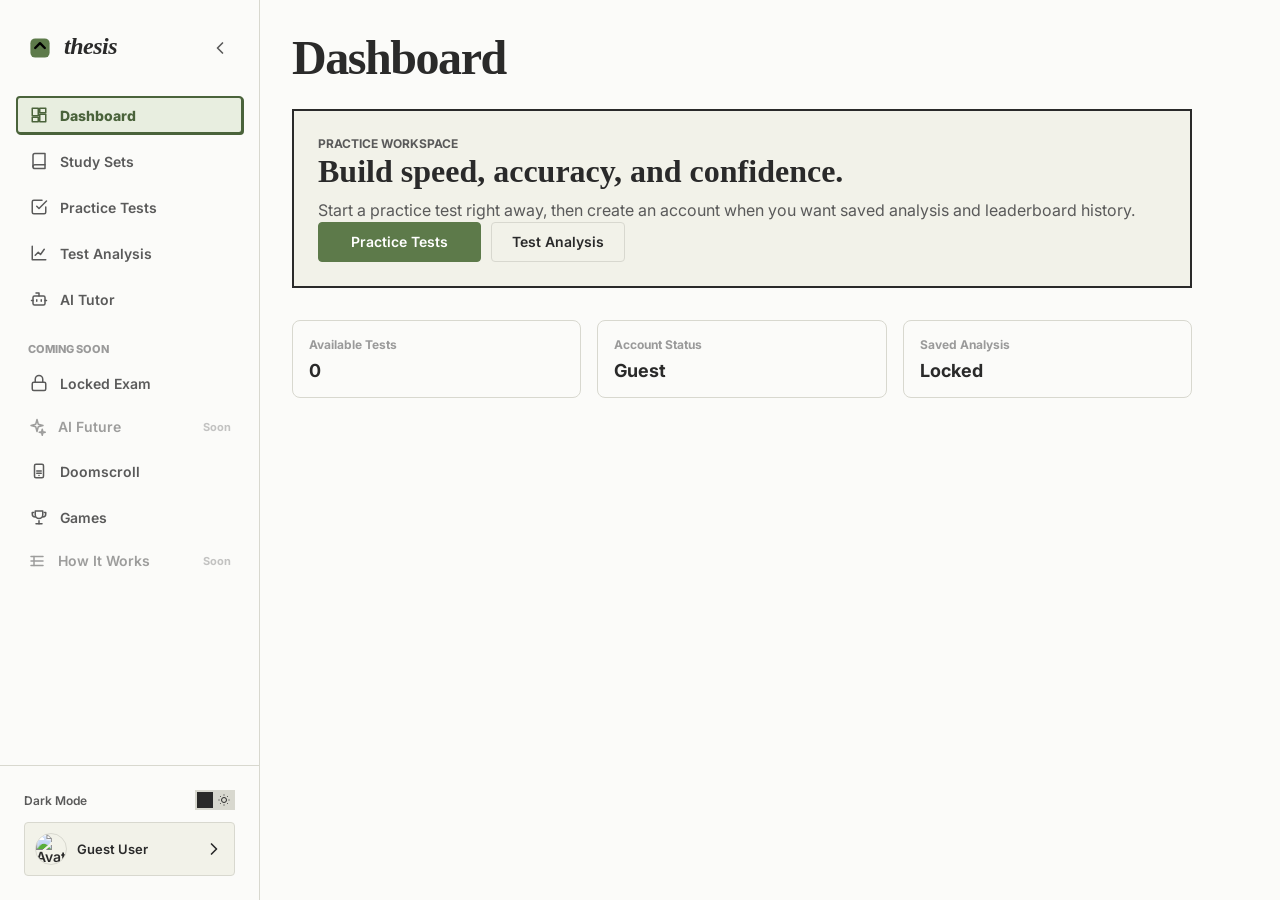
==== dashboard/index.html @ 00eab582 "full rework" ====
<!doctype html>
<html lang="en">
  <head>
    <meta charset="UTF-8" />
    <meta name="viewport" content="width=device-width, initial-scale=1" />
    <title>Dashboard - thesis</title>
    <link rel="icon" type="image/svg+xml" href="../favicon.svg">
    <link rel="preconnect" href="https://fonts.googleapis.com" />
    <link rel="preconnect" href="https://fonts.gstatic.com" crossorigin />
    <link
      href="https://fonts.googleapis.com/css2?family=Inter:wght@300;400;600;700;800&family=Space+Grotesk:wght@500;600;700&display=swap"
      rel="stylesheet"
    />
    <link rel="stylesheet" href="../style.css" />
    <!-- KaTeX for Math Rendering -->
    <link rel="stylesheet" href="https://cdn.jsdelivr.net/npm/katex@0.16.9/dist/katex.min.css">
    <script defer src="https://cdn.jsdelivr.net/npm/katex@0.16.9/dist/katex.min.js"></script>
    <script defer src="https://cdn.jsdelivr.net/npm/katex@0.16.9/dist/contrib/auto-render.min.js"></script>
  </head>
  <body>
    <aside class="sidebar" id="sidebar">
      <div class="sidebar-header">
        <div class="logo"><svg width="32" height="32" viewBox="0 0 40 40" fill="none" xmlns="http://www.w3.org/2000/svg" style="vertical-align: middle; margin-right: 8px;"><rect x="8" y="8" width="24" height="24" rx="6" fill="var(--accent-primary)"/><path d="M14 20L20 14L26 20" stroke="#000" stroke-width="3" stroke-linecap="round" stroke-linejoin="round"/></svg>thesis</div>
        <button
          id="sidebarCollapse"
          class="collapse-btn"
          aria-label="Collapse sidebar"
          title="Collapse sidebar"
        >
          <svg
            width="20"
            height="20"
            viewBox="0 0 24 24"
            fill="none"
            stroke="currentColor"
            stroke-width="2"
            stroke-linecap="round"
            stroke-linejoin="round"
          >
            <path d="M15 18l-6-6 6-6" />
          </svg>
        </button>
        <button
          id="sidebarExpand"
          class="sidebar-expand-handle"
          aria-label="Open sidebar"
          title="Open sidebar"
        >
          <svg
            width="18"
            height="18"
            viewBox="0 0 24 24"
            fill="none"
            stroke="currentColor"
            stroke-width="2.2"
            stroke-linecap="round"
            stroke-linejoin="round"
          >
            <path d="M9 18l6-6-6-6" />
          </svg>
        </button>
      </div>
      <nav class="sidebar-nav">
        <a href="#" class="nav-item active" data-view="dashboard-view">
          <svg class="nav-icon" viewBox="0 0 24 24" aria-hidden="true">
            <path d="M3 13h8V3H3v10z" />
            <path d="M13 21h8V11h-8v10z" />
            <path d="M13 3v6h8V3h-8z" />
            <path d="M3 21h8v-6H3v6z" />
          </svg>
          <span>Dashboard</span>
        </a>
        <a href="#" class="nav-item" data-view="study-view">
          <svg class="nav-icon" viewBox="0 0 24 24" aria-hidden="true">
            <path d="M4 19.5A2.5 2.5 0 0 1 6.5 17H20" />
            <path
              d="M6.5 2H20v20H6.5A2.5 2.5 0 0 1 4 19.5v-15A2.5 2.5 0 0 1 6.5 2z"
            />
          </svg>
          <span>Study Sets</span>
        </a>
        <a href="#" class="nav-item" data-view="practice-view">
          <svg class="nav-icon" viewBox="0 0 24 24" aria-hidden="true">
            <path d="M9 11l3 3L22 4" />
            <path
              d="M21 12v7a2 2 0 0 1-2 2H5a2 2 0 0 1-2-2V5a2 2 0 0 1 2-2h11"
            />
          </svg>
          <span>Practice Tests</span>
        </a>
        <a href="#" class="nav-item" data-view="analysis-view">
          <svg class="nav-icon" viewBox="0 0 24 24" aria-hidden="true">
            <path d="M3 3v18h18" />
            <path d="M7 15l4-4 3 3 5-7" />
          </svg>
          <span>Test Analysis</span>
        </a>
         <a href="#" class="nav-item" data-view="ai-view">
           <svg class="nav-icon" viewBox="0 0 24 24" fill="none" stroke="currentColor" stroke-width="2" stroke-linecap="round" stroke-linejoin="round" aria-hidden="true">
             <path d="M12 8V4H8" />
             <rect width="16" height="12" x="4" y="8" rx="2" />
             <path d="M2 14h2" />
             <path d="M20 14h2" />
             <path d="M15 13v2" />
             <path d="M9 13v2" />
           </svg>
           <span>AI Tutor</span>
         </a>
        <div class="nav-section-label">Coming Soon</div>
          <a href="#" class="nav-item" data-view="exam-view">
            <svg class="nav-icon" viewBox="0 0 24 24" aria-hidden="true">
              <rect x="3" y="11" width="18" height="11" rx="2" />
              <path d="M7 11V7a5 5 0 0 1 10 0v4" />
            </svg>
            <span>Locked Exam</span>
          </a>
          <button

          type="button"
          class="nav-item nav-disabled"
          disabled
          title="Coming soon"
        >
          <svg class="nav-icon" viewBox="0 0 24 24" aria-hidden="true">
            <path
              d="M12 2l1.7 6.3L20 10l-6.3 1.7L12 18l-1.7-6.3L4 10l6.3-1.7L12 2z"
            />
            <path
              d="M19 15l.8 3.2L23 19l-3.2.8L19 23l-.8-3.2L15 19l3.2-.8L19 15z"
            />
          </svg>
          <span>AI Future</span>
          <small>Soon</small>
        </button>
          <a href="#" class="nav-item" data-view="doomscroll-view">
            <svg class="nav-icon" viewBox="0 0 24 24" aria-hidden="true">
              <rect x="6" y="3" width="12" height="18" rx="2" />
              <path d="M12 18h.01" />
              <path d="M9 12h6" />
              <path d="M9 15h6" />
            </svg>
            <span>Doomscroll</span>
          </a>
          <a href="#" class="nav-item" data-view="games-view">
            <svg class="nav-icon" viewBox="0 0 24 24" aria-hidden="true">
              <path d="M8 21h8" />
              <path d="M12 17v4" />
              <path d="M7 4h10v5a5 5 0 0 1-10 0V4z" />
              <path d="M5 6H3v2a4 4 0 0 0 4 4" />
              <path d="M19 6h2v2a4 4 0 0 1-4 4" />
            </svg>
            <span>Games</span>
          </a>
        <button
          type="button"
          class="nav-item nav-disabled"
          disabled
          title="Coming soon"
        >
          <svg class="nav-icon" viewBox="0 0 24 24" aria-hidden="true">
            <path d="M4 6h16" />
            <path d="M4 12h16" />
            <path d="M4 18h16" />
            <path d="M8 6v12" />
          </svg>
          <span>How It Works</span>
          <small>Soon</small>
        </button>
      </nav>
      <div class="sidebar-footer">
        <div
          class="theme-toggle-container"
          style="
            display: flex;
            align-items: center;
            justify-content: space-between;
            margin-bottom: 12px;
            gap: 8px;
          "
        >
          <span
            style="
              font-size: 12px;
              font-weight: 600;
              color: var(--text-secondary);
            "
            >Dark Mode</span
          >
           <div style="display: flex; align-items: center; justify-content: flex-end; width: 40px;">
           <input type="checkbox" id="settingsDarkToggle" style="display: none" />
           <label class="theme-toggle" for="settingsDarkToggle">
             <span class="toggle-slider">
               <svg class="toggle-icon sun" viewBox="0 0 24 24" fill="none" stroke="currentColor" stroke-width="2">
                 <circle cx="12" cy="12" r="5"></circle>
                 <line x1="12" y1="1" x2="12" y2="3"></line>
                 <line x1="12" y1="21" x2="12" y2="23"></line>
                 <line x1="4.22" y1="4.22" x2="5.64" y2="5.64"></line>
                 <line x1="18.36" y1="18.36" x2="19.78" y2="19.78"></line>
                 <line x1="1" y1="12" x2="3" y2="12"></line>
                 <line x1="21" y1="12" x2="23" y2="12"></line>
                 <line x1="4.22" y1="19.78" x2="5.64" y2="18.36"></line>
                 <line x1="18.36" y1="5.64" x2="19.78" y2="4.22"></line>
               </svg>
               <svg class="toggle-icon moon" viewBox="0 0 24 24" fill="none" stroke="currentColor" stroke-width="2">
                 <path d="M21 12.79A9 9 0 1 1 11.21 3 7 7 0 0 0 21 12.79z"></path>
               </svg>
             </span>
           </label>
           </div>
        </div>
        <button id="accountBtn" class="account-btn">
          <div class="account-info">
            <img
              id="userAvatar"
              src="https://www.gravatar.com/avatar/?d=mp&s=32"
              alt="Avatar"
              class="mini-avatar"
            />
            <span id="accountName">Guest User</span>
          </div>
          <svg
            width="20"
            height="20"
            viewBox="0 0 24 24"
            fill="none"
            stroke="currentColor"
            stroke-width="2"
            stroke-linecap="round"
            stroke-linejoin="round"
          >
            <path d="M9 18l6-6-6-6" />
          </svg>
        </button>
      </div>
    </aside>

    <main class="main-content">
      <section id="dashboard-view" class="view">
        <h1>Dashboard</h1>
        <div class="dashboard-hero">
          <div>
            <p class="eyebrow">Practice workspace</p>
            <h2>Build speed, accuracy, and confidence.</h2>
            <p>
              Start a practice test right away, then create an account when you
              want saved analysis and leaderboard history.
            </p>
          </div>
          <div class="quick-actions">
            <button id="quickPracticeBtn" class="btn-primary">
              Practice Tests
            </button>
            <button id="quickAnalysisBtn" class="btn-secondary">
              Test Analysis
            </button>
          </div>
        </div>
        <div class="stats-grid">
          <div class="stat-box">
            <span class="stat-label">Available Tests</span>
            <span id="stat-tests" class="stat-value">0</span>
          </div>
          <div class="stat-box">
            <span class="stat-label">Account Status</span>
            <span id="stat-account" class="stat-value">Guest</span>
          </div>
          <div class="stat-box">
            <span class="stat-label">Saved Analysis</span>
            <span id="stat-analysis" class="stat-value">Locked</span>
          </div>
        </div>
      </section>

      <section id="practice-view" class="view" style="display: none">
        <h1>Practice Tests</h1>
        <div class="test-controls">
          <div id="testDropdown" class="custom-dropdown">
            <div id="dropdownHeader" class="dropdown-header">Select test</div>
            <div id="dropdownMenu" class="dropdown-menu"></div>
          </div>
          <button id="startBtn">Start Test</button>
        </div>
        <button id="endBtn" style="display: none">End Test Now</button>
        <div id="flashcard-container"></div>
        <div id="chart-container" style="display: none">
          <canvas id="topicChart"></canvas>
          <div id="topicLegend" class="chart-legend" aria-hidden="false"></div>
        </div>
      </section>

      <section id="analysis-view" class="view" style="display: none">
        <h1>Test Analysis</h1>
        <div id="analysisGate" class="notice-box" style="display: none">
          <div>
            <strong>Create an account to view analysis.</strong>
            <p>Your test history and score trends are saved to your account.</p>
          </div>
          <button id="analysisAccountBtn" class="btn-primary">
            Create Account
          </button>
        </div>
         <div id="analysisContent">
            <div class="dashboard-header">
              <p>Track your mastery across different domains.</p>
              <div id="analysisTestDropdown" class="custom-dropdown" style="max-width: 300px; margin-bottom: var(--spacing-3);">
                <div id="analysisDropdownHeader" class="dropdown-header">Select Test</div>
                <div id="analysisDropdownMenu" class="dropdown-menu"></div>
              </div>
            </div>

           <div id="analysisObservation" class="stat-card" style="padding:15px; background:var(--accent-soft); border-radius:0; border:1px solid var(--border-color); margin-bottom:20px; font-weight:600; color:var(--text-primary); display:none;">
           </div>
           <div id="dashboard-stats" class="stats-grid">
             <div class="stat-box">
               <span class="stat-label">Accuracy</span>
               <span id="stat-accuracy" class="stat-value">0%</span>
             </div>
             <div class="stat-box">
               <span class="stat-label">Avg. Response Time</span>
               <span id="stat-time" class="stat-value">0s</span>
             </div>
             <div class="stat-box">
               <span class="stat-label">Questions Mastered</span>
               <span id="stat-mastered" class="stat-value">0</span>
             </div>
           </div>
           <div id="comparison-metrics" class="stats-grid" style="margin-bottom: var(--spacing-3);">
             <div class="stat-box">
               <span class="stat-label">Your Avg Score</span>
               <span id="stat-user-avg" class="stat-value">0</span>
             </div>
             <div class="stat-box">
               <span class="stat-label">Global Avg Score</span>
               <span id="stat-global-avg" class="stat-value">0</span>
             </div>
             <div class="stat-box">
               <span class="stat-label">Your Best Score</span>
               <span id="stat-user-best" class="stat-value">0</span>
             </div>
           </div>
           <div style="display:grid; grid-template-columns: 1fr 1fr; gap:24px; margin-bottom:var(--spacing-3);">
             <div>
               <h4>Category Performance</h4>
               <div id="category-performance-list" style="margin-top:10px;"></div>
               <h4 style="margin-top:24px;">Attempt History</h4>
               <div id="attempt-history-panel" style="margin-top:10px; background:var(--surface-2); border:1px solid var(--border-color); border-radius:0; overflow:hidden;">
               </div>
             </div>
             <div>
               <h4>Score History</h4>
               <div class="dashboard-chart-container" style="height: 300px;">
                 <canvas id="dashboardTopicChart"></canvas>
               </div>
             </div>
           </div>
         </div>
      </section>

      <section id="account-view" class="view" style="display: none">
        <h1>Account</h1>
        <div class="account-page">
          <div
            id="userAccountFields"
            style="
              display: none;
              flex-direction: column;
              gap: 16px;
              margin-bottom: 20px;
            "
          >
            <div>
              <label
                style="
                  font-size: 12px;
                  color: var(--text-muted);
                  display: block;
                  margin-bottom: 4px;
                "
                >Username</label
              >
              <div style="display: flex; gap: 8px">
                <input
                  id="updateUsername"
                  type="text"
                  class="report-input"
                  placeholder="New username"
                  style="flex: 1"
                />
                <button id="saveUsernameBtn">Save</button>
              </div>
            </div>
            <div>
              <label
                style="
                  font-size: 12px;
                  color: var(--text-muted);
                  display: block;
                  margin-bottom: 4px;
                "
                >Profile Picture</label
              >
              <div style="display: flex; gap: 8px; align-items: center">
                <input
                  id="avatarUpload"
                  type="file"
                  accept="image/*"
                  style="display: none"
                />
                <button id="uploadAvatarBtn">Upload</button>
                <span
                  id="avatarStatus"
                  style="font-size: 11px; color: var(--text-muted)"
                ></span>
              </div>
            </div>
          </div>

            <form id="authForm" style="display: flex; flex-direction: column; gap: 12px" onsubmit="event.preventDefault();">
              <input
                id="username"
                type="text"
                placeholder="Username"
                class="report-input"
                autocomplete="username"
              />
              <input
                id="password"
                type="password"
                placeholder="Password"
                class="report-input"
                autocomplete="current-password"
              />
              <div style="display: flex; gap: 8px; margin-top: 8px">
                <button id="signupBtn" type="submit">Sign Up</button>
                <button id="loginBtn" type="submit">Log In</button>
              </div>
            </form>
 
 
           <button
             id="logoutBtn"
             style="display: none; width: 100%; margin-top: 16px"
           >
             Log Out
           </button>
           <button id="deleteAccountBtn" style="display: none; width: 100%; margin-top: 12px; background: var(--color-wrong); color: white; border: none; padding: 10px; cursor: pointer; font-weight: 600;">
             Delete Account
           </button>
           <button id="viewProfileBtn" style="width: 100%; margin-top: 12px">
             View Public Profile
           </button>
          <div
            id="authStatus"
            style="
              margin-top: 12px;
              color: var(--text-muted);
              text-align: center;
              font-size: 12px;
            "
          ></div>

          <div class="legal-section">
            <div style="display: flex; gap: 12px; justify-content: center">
              <button id="openPrivacyBtn" class="btn-secondary">
                Privacy Policy
              </button>
              <button id="openTosBtn" class="btn-secondary">
                Terms of Service
              </button>
            </div>
          </div>
        </div>
       </section>
 
       <section id="profile-view" class="view" style="display: none">
         <div class="profile-container" style="max-width: 800px; margin: 0 auto; text-align: center; padding: var(--spacing-4);">
           <div class="profile-header">
             <img id="profileAvatar" src="" alt="Avatar" class="profile-avatar" style="width: 120px; height: 120px; border-radius: 50%; border: 4px solid var(--accent-primary); margin-bottom: 16px;">
             <h1 id="profileName" class="profile-name">Username</h1>
             <p id="profileUid" style="font-size: 12px; color: var(--text-muted); margin-bottom: 24px;">UID: ...</p>
           </div>
           <div class="profile-stats" style="display: grid; grid-template-columns: repeat(auto-fit, minmax(150px, 1fr)); gap: 20px; margin-bottom: 32px;">
             <div class="stat-box">
               <span class="stat-label">Total Points</span>
               <span id="profileTotalPoints" class="stat-value">0</span>
             </div>
             <div class="stat-box">
               <span class="stat-label">Tests Completed</span>
               <span id="profileTestsCount" class="stat-value">0</span>
             </div>
           </div>
           <button id="backToAccountBtn" class="btn-secondary">Back to Account</button>
         </div>
       </section>
 
       <section id="study-view" class="view" style="display: none">

        <h1>Study Sets</h1>
        <div id="study-sets-list" class="stats-grid" style="grid-template-columns: repeat(auto-fill, minmax(280px, 1fr));">
          <!-- Study sets will be injected here -->
        </div>
      </section>

      <section id="study-set-dashboard-view" class="view" style="display: none">
        <div class="dashboard-header">
          <div style="display: flex; align-items: center; gap: 16px;">
              <button id="backToStudySetsBtn" class="btn-secondary" style="padding: 5px 10px; font-size: 12px;">Back</button>
...
              <button id="backToDashboardBtn" class="btn-secondary" style="padding: 5px 10px; font-size: 12px;">Back</button>
...
              <button id="exam-prev-btn" class="btn-secondary" style="padding: 10px 20px;">Previous</button>
...
              <button id="exam-next-btn" class="btn-secondary" style="padding: 10px 20px;">Next</button>
...
              <button id="back-to-games" class="btn-secondary" style="align-self: flex-start;">Back to Hub</button>
...
              <span class="star" data-value="1">1</span>
              <span class="star" data-value="2">2</span>
              <span class="star" data-value="3">3</span>
              <span class="star" data-value="4">4</span>
              <span class="star" data-value="5">5</span>
        </div>
         <button id="submit-rating-btn" class="btn-primary" style="width: 100%;">Submit Rating</button>
       </div>
     </section>
     <section id="games-view" class="view" style="display: none">
       <h1>Game Center</h1>
       <div class="dashboard-hero">
         <div>
           <p class="eyebrow">Gamified Learning</p>
           <h2>Master your topics through play.</h2>
           <p>Earn XP, maintain streaks, and climb the ranks.</p>
         </div>
         <div class="global-game-stats" style="display: flex; gap: 20px; align-items: center;">
           <div class="stat-box">
             <span class="stat-label">Total XP</span>
             <span id="global-game-xp" class="stat-value">0</span>
           </div>
           <div class="stat-box">
             <span class="stat-label">Max Streak</span>
             <span id="global-game-streak" class="stat-value">0</span>
           </div>
         </div>
       </div>
       <div class="game-setup" style="display: flex; gap: 12px; margin-bottom: 24px; align-items: center;">
         <div id="game-topic-selector" class="custom-dropdown" style="max-width: 300px;">
           <div class="dropdown-header">Select Topic</div>
           <div class="dropdown-menu"></div>
         </div>
         <input id="game-custom-topic" type="text" placeholder="Enter custom topic..." style="display: none" class="report-input">
         <button id="set-game-topic-btn" class="btn-primary">Set Topic</button>
       </div>
       <div id="games-container" class="stats-grid" style="grid-template-columns: repeat(auto-fill, minmax(300px, 1fr));"></div>
       <div id="game-arena" style="display: none; flex-direction: column; align-items: center; gap: 24px; margin-top: 24px;">
         <div id="game-content" style="width: 100%; max-width: 600px;"></div>
       </div>
     </section>

     <section id="doomscroll-view" class="view" style="display: none">
       <div id="doomscroll-container" style="height: 100vh; width: 100%; position: relative; overflow: hidden; background: black;">
         <div class="scroll-demo"></div>
         <div id="topic-selector-overlay" style="position: absolute; top: 0; left: 0; width: 100%; height: 100%; background: rgba(0,0,0,0.9); display: flex; flex-direction: column; align-items: center; justify-content: center; z-index: 100; color: white; padding: 20px; text-align: center;">
           <h2 style="font-size: 32px; margin-bottom: 12px;">Doomscroll Study</h2>
           <p style="color: var(--text-secondary); margin-bottom: 24px; max-width: 400px;">Select a topic to begin. Answer a question to unlock the next video.</p>
           <div style="display: flex; flex-direction: column; gap: 16px; width: 100%; max-width: 300px;">
             <div id="doomscroll-topic-selector" class="custom-dropdown">
               <div class="dropdown-header">Select Topic</div>
               <div class="dropdown-menu"></div>
             </div>
             <input id="custom-topic-input" type="text" placeholder="Or enter custom topic..." class="report-input" style="width: 100%;">
             <button id="start-doomscroll-btn" class="btn-primary" style="width: 100%;">Enter the Feed</button>
           </div>
         </div>
         <div id="learning-gate-overlay" style="position: absolute; top: 0; left: 0; width: 100%; height: 100%; background: rgba(0,0,0,0.85); display: none; flex-direction: column; align-items: center; justify-content: center; z-index: 200; color: white; padding: 20px; text-align: center;">
           <div style="background: var(--surface-1); color: var(--text-primary); padding: 30px; border-radius: 16px; border: 2px solid var(--accent-primary); max-width: 500px; width: 100%;">
             <div style="font-size: 14px; color: var(--accent-primary); font-weight: 700; margin-bottom: 12px; text-transform: uppercase; letter-spacing: 1px;">Knowledge Gate</div>
             <div id="gate-question" style="font-size: 20px; font-weight: 600; margin-bottom: 20px; line-height: 1.4;"></div>
             <input id="gate-answer" type="text" placeholder="Type your answer..." class="report-input" style="width: 100%; margin-bottom: 16px;">
             <div id="gate-feedback" style="font-size: 14px; margin-bottom: 16px; min-height: 20px;"></div>
             <button id="gate-submit-btn" class="btn-primary" style="width: 100%;">Unlock Feed</button>
           </div>
         </div>
       </div>
     </section>

     <section id="exam-view" class="view" style="display: none">
       <h1>Secure Exam</h1>
       <div id="exam-setup" style="max-width: 600px; margin: 0 auto; padding: 20px; background: var(--surface-2); border: 1px solid var(--border-color); border-radius: 8px;">
         <h3>Exam Configuration</h3>
         <div style="display: grid; gap: 16px; margin-top: 20px;">
           <div>
             <label style="display: block; font-size: 12px; margin-bottom: 4px;">Topic</label>
             <div id="exam-topic-selector" class="custom-dropdown">
               <div class="dropdown-header">Select Topic</div>
               <div class="dropdown-menu"></div>
             </div>
             <input id="exam-custom-topic" type="text" placeholder="Or enter custom topic..." class="report-input" style="display: none; margin-top: 8px;">
           </div>
           <div>
             <label style="display: block; font-size: 12px; margin-bottom: 4px;">Number of Questions</label>
             <input id="exam-count" type="number" value="10" class="report-input">
           </div>
           <div>
             <label style="display: block; font-size: 12px; margin-bottom: 4px;">Difficulty</label>
             <div id="exam-diff-selector" class="custom-dropdown">
               <div class="dropdown-header">Balanced</div>
               <div class="dropdown-menu">
                 <div class="dropdown-item" data-value="beginner">Beginner</div>
                 <div class="dropdown-item" data-value="balanced">Balanced</div>
                 <div class="dropdown-item" data-value="intermediate">Intermediate</div>
                 <div class="dropdown-item" data-value="advanced">Advanced</div>
               </div>
             </div>
           </div>
           <button id="exam-start-btn" class="btn-primary" style="margin-top: 16px;">Begin Locked Exam</button>
         </div>
       </div>
       <div id="exam-interface" style="display: none; max-width: 800px; margin: 0 auto; padding: 20px;">
         <div class="exam-header" style="display: flex; justify-content: space-between; align-items: center; margin-bottom: 24px;">
           <div id="exam-active-topic" style="font-weight: 700; font-size: 20px;">Topic</div>
           <div id="exam-timer" style="font-family: monospace; font-size: 24px; font-weight: 700;">00:00</div>
         </div>
         <div id="exam-progress-text" style="text-align: center; margin-bottom: 12px; font-size: 14px; color: var(--text-secondary);"></div>
         <div id="exam-question-text" style="font-size: 22px; font-weight: 600; text-align: center; margin-bottom: 32px; line-height: 1.4;"></div>
         <div id="exam-options-container" style="display: grid; grid-template-columns: 1fr 1fr; gap: 16px; margin-bottom: 32px;"></div>
         <div class="exam-controls" style="display: flex; justify-content: space-between; align-items: center;">
           <button id="exam-prev-btn" class="btn-secondary">Previous</button>
           <button id="exam-submit-btn" class="btn-primary">Submit Exam</button>
           <button id="exam-next-btn" class="btn-secondary">Next</button>
         </div>
         <button id="exam-restart-btn" class="btn-secondary" style="display: none; width: 100%; margin-top: 24px;">Restart Exam</button>
       </div>
       <div id="exam-report" style="display: none; max-width: 600px; margin: 0 auto; padding: 20px; text-align: center;">
         <h2>Exam Report</h2>
         <div style="font-size: 48px; font-weight: 800; margin: 24px 0;" id="exam-final-score">0 / 0</div>
         <div class="integrity-section" style="background: var(--surface-2); padding: 20px; border-radius: 8px; border: 1px solid var(--border-color);">
           <h3>Integrity Score: <span id="exam-integrity-score">100%</span></h3>
           <div id="exam-integrity-summary" style="margin-top: 16px; text-align: left; display: grid; gap: 8px;"></div>
         </div>
       </div>
     </section>

     <section id="ai-view" class="view" style="display: none">
       <h1>AI Tutor</h1>
       <div id="ai-setup-container" style="max-width: 600px; margin: 0 auto; padding: 20px; background: var(--surface-2); border: 1px solid var(--border-color); border-radius: 8px;">
         <h3>Configure Your Learning Session</h3>
         <div style="display: grid; gap: 16px; margin-top: 20px;">
           <div>
             <label style="display: block; font-size: 12px; margin-bottom: 4px;">Study Topic</label>
             <div id="ai-topic-selector" class="custom-dropdown">
               <div class="dropdown-header">Select Topic</div>
               <div class="dropdown-menu"></div>
             </div>
           </div>
           <div style="display: grid; grid-template-columns: 1fr 1fr; gap: 12px;">
             <div>
               <label style="display: block; font-size: 12px; margin-bottom: 4px;">Goal</label>
               <div id="ai-goal-selector" class="custom-dropdown">
                 <div class="dropdown-header">Select Goal</div>
                 <div class="dropdown-menu">
                   <div class="dropdown-item" data-value="conceptual">Conceptual Understanding</div>
                   <div class="dropdown-item" data-value="exam-prep">Exam Preparation</div>
                   <div class="dropdown-item" data-value="deep-dive">Deep Dive</div>
                 </div>
               </div>
             </div>
             <div>
               <label style="display: block; font-size: 12px; margin-bottom: 4px;">Current Level</label>
               <div id="ai-level-selector" class="custom-dropdown">
                 <div class="dropdown-header">Select Level</div>
                 <div class="dropdown-menu">
                   <div class="dropdown-item" data-value="beginner">Beginner</div>
                   <div class="dropdown-item" data-value="intermediate">Intermediate</div>
                   <div class="dropdown-item" data-value="advanced">Advanced</div>
                 </div>
               </div>
             </div>
           </div>
           <div style="display: grid; grid-template-columns: 1fr 1fr; gap: 12px;">
             <div>
               <label style="display: block; font-size: 12px; margin-bottom: 4px;">Preference</label>
               <div id="ai-pref-selector" class="custom-dropdown">
                 <div class="dropdown-header">Select Preference</div>
                 <div class="dropdown-menu">
                   <div class="dropdown-item" data-value="analogies">Analogies & Metaphors</div>
                   <div class="dropdown-item" data-value="first-principles">First Principles</div>
                   <div class="dropdown-item" data-value="socratic">Socratic Questioning</div>
                 </div>
               </div>
             </div>
             <div>
               <label style="display: block; font-size: 12px; margin-bottom: 4px;">Difficulty</label>
               <div id="ai-diff-selector" class="custom-dropdown">
                 <div class="dropdown-header">Select Difficulty</div>
                 <div class="dropdown-menu">
                   <div class="dropdown-item" data-value="easy">Easy</div>
                   <div class="dropdown-item" data-value="balanced">Balanced</div>
                   <div class="dropdown-item" data-value="hard">Hard</div>
                 </div>
               </div>
             </div>
           </div>
           <div>
             <label style="display: block; font-size: 12px; margin-bottom: 4px;">Session Length</label>
             <div id="ai-session-selector" class="custom-dropdown">
               <div class="dropdown-header">Select Duration</div>
               <div class="dropdown-menu">
                 <div class="dropdown-item" data-value="15">15 Minutes</div>
                 <div class="dropdown-item" data-value="30">30 Minutes</div>
                 <div class="dropdown-item" data-value="60">60 Minutes</div>
               </div>
             </div>
           </div>
           <button id="ai-start-session-btn" class="btn-primary" style="margin-top: 16px;">Start Learning Session</button>
         </div>
       </div>
       <div id="ai-learning-container" style="display: none; grid-template-columns: 300px 1fr; gap: 24px; height: 70vh;">
         <div class="ai-sidebar" style="background: var(--surface-2); border: 1px solid var(--border-color); border-radius: 8px; padding: 20px; display: flex; flex-direction: column; gap: 20px;">
           <div class="ai-stats">
             <div style="font-weight: 700; margin-bottom: 12px;">Session Progress</div>
             <div style="font-size: 14px; margin-bottom: 8px;">Topic: <span id="ai-dash-topic">--</span></div>
             <div style="font-size: 14px; margin-bottom: 8px;">Questions Answered: <span id="ai-dash-count">0</span></div>
             <div style="font-size: 14px; margin-bottom: 8px;">Mastery: <span id="ai-dash-mastery">0%</span></div>
             <div style="background: var(--surface-1); height: 8px; border-radius: 4px; overflow: hidden; margin-bottom: 4px;">
               <div id="ai-dash-progress-bar" style="width: 0%; height: 100%; background: var(--accent-primary);"></div>
             </div>
             <div id="ai-dash-progress-text" style="font-size: 11px; text-align: right; color: var(--text-muted);">0%</div>
           </div>
           <div class="ai-mastery">
             <div style="font-weight: 700; margin-bottom: 12px;">Knowledge Map</div>
             <div style="font-size: 12px; margin-bottom: 8px;">Strong Concepts:</div>
             <div id="ai-dash-strong" style="display: flex; flex-wrap: wrap; gap: 4px; margin-bottom: 12px;"></div>
             <div style="font-size: 12px; margin-bottom: 8px;">Weak Concepts:</div>
             <div id="ai-dash-weak" style="display: flex; flex-wrap: wrap; gap: 4px;"></div>
           </div>
           <button id="ai-reset-session-btn" class="btn-secondary" style="margin-top: auto;">Reset Session</button>
           <button id="ai-history-btn" class="btn-secondary">Session History</button>
         </div>
         <div class="ai-chat-container" style="display: flex; flex-direction: column; background: var(--surface-1); border: 1px solid var(--border-color); border-radius: 8px; overflow: hidden;">
           <div id="ai-chat-history" style="flex: 1; overflow-y: auto; padding: 20px; display: flex; flex-direction: column; gap: 16px;"></div>
           <div class="ai-input-area" style="padding: 20px; border-top: 1px solid var(--border-color); display: flex; gap: 12px;">
             <input id="ai-user-input" type="text" placeholder="Ask a question or respond..." class="report-input" style="flex: 1;">
             <button id="ai-send-btn" class="btn-primary">Send</button>
           </div>
         </div>
       </div>
       <div id="ai-confidence-container" style="position: absolute; top: 0; left: 0; width: 100%; height: 100%; background: rgba(0,0,0,0.8); display: none; flex-direction: column; align-items: center; justify-content: center; z-index: 1000; color: white;">
         <div style="background: var(--surface-1); color: var(--text-primary); padding: 30px; border-radius: 16px; text-align: center; max-width: 400px;">
           <h3>How confident are you?</h3>
           <p style="margin-bottom: 20px; color: var(--text-secondary);">Your honest rating helps me adjust the teaching pace.</p>
           <div style="display: flex; justify-content: center; gap: 12px;">
             <button class="conf-btn btn-secondary" data-level="1">1</button>
             <button class="conf-btn btn-secondary" data-level="2">2</button>
             <button class="conf-btn btn-secondary" data-level="3">3</button>
             <button class="conf-btn btn-secondary" data-level="4">4</button>
             <button class="conf-btn btn-secondary" data-level="5">5</button>
           </div>
         </div>
       </div>
       <div id="ai-history-modal" style="position: absolute; top: 0; left: 0; width: 100%; height: 100%; background: rgba(0,0,0,0.8); display: none; flex-direction: column; align-items: center; justify-content: center; z-index: 1000; color: white;">
         <div style="background: var(--surface-1); color: var(--text-primary); padding: 30px; border-radius: 16px; width: 90%; max-width: 800px; height: 80vh; display: flex; flex-direction: column;">
           <div style="display: flex; justify-content: space-between; align-items: center; margin-bottom: 20px;">
             <h2>Session History</h2>
             <button id="ai-history-close" class="btn-secondary">Close</button>
           </div>
           <div id="ai-history-list" style="flex: 1; overflow-y: auto; display: flex; flex-direction: column; gap: 12px;"></div>
         </div>
       </div>
       <div id="ai-recent-log" style="max-width: 800px; margin: 24px auto; padding: 20px; background: var(--surface-2); border: 1px solid var(--border-color); border-radius: 8px;"></div>
     </section>


    <script type="module" src="main.js"></script>
  </body>
</html>
---- style.css ----
html {
  scroll-behavior: smooth;
}

@keyframes purple-blip {
  0% {
    transform: scale(0);
    opacity: 0.5;
  }
  100% {
    transform: scale(3);
    opacity: 0;
  }
}

.click-blip {
  position: absolute;
  width: 20px;
  height: 20px;
  background-color: var(--color-purple);
  border-radius: 50%;
  pointer-events: none;
  z-index: 1;
  animation: purple-blip 0.4s ease-out forwards;
}

:root {
  /* Spacing */
  --spacing-1: 8px;
  --spacing-2: 16px;
  --spacing-3: 24px;
  --spacing-4: 32px;

  /* Light Mode - Softened Contrast */
  --bg-color: #FBFBF9;
  --surface-1: #FBFBF9;
  --surface-2: #F2F2E9;
  --border-color: #D8D8CF;

  --text-primary: #2A2A2A;
  --text-secondary: #5A5A5A;
  --text-muted: #9A9A9A;

  --accent-primary: #5D7A4A; /* Pine Green */
  --accent-hover: #4A633B;
  --accent-soft: #F0F4E8;
  --btn-text-color: #FFFFFF;

  --color-correct: #2D6A4F;
  --color-wrong: #A33B3B;
  --color-warning: #B58900;
  --color-blue: #8BA870;
  --color-blue-soft: #F0F4E8;
  --color-indigo: #4A633B;
  --color-indigo-soft: #E8EEE0;

  --radius-sm: 4px;
  --radius-md: 8px;
  --radius-lg: 12px;

  --shadow-subtle: none;
  --shadow-medium: none;
  --transition-fast: 100ms cubic-bezier(0.4, 0, 0.2, 1);
  --transition-normal: 200ms cubic-bezier(0.4, 0, 0.2, 1);
}

:root.dark {
  /* Dark Mode - Softened Contrast */
  --bg-color: #1A1A1C;
  --surface-1: #1A1A1C;
  --surface-2: #242426;
  --border-color: #3C3C40;

  --text-primary: #E5E5E5;
  --text-secondary: #B0B0B8;
  --text-muted: #7C7C82;

  --accent-primary: #6B8E23; /* Pine Green variant */
  --accent-hover: #5A7A1D;
  --accent-soft: #22231A;
  --color-blue: #A9C094;
  --color-blue-soft: #2A3024;
  --color-indigo: #6B8E23;
  --color-indigo-soft: #1B2114;
  --btn-text-color: #FFFFFF;

  --shadow-subtle: none;
  --shadow-medium: none;
}

* {
  box-sizing: border-box;
}

body {
  margin: 0;
  font-family:
    "Inter",
    system-ui,
    -apple-system,
    sans-serif;
  background-color: var(--bg-color);
  color: var(--text-primary);
  display: flex;
  flex-direction: column;
  min-height: 100vh;
  -webkit-font-smoothing: antialiased;
  transition: background-color var(--transition-normal);
}

a {
  text-decoration: none;
}

/* Sidebar Navigation */
.sidebar {
  width: 260px;
  background-color: var(--surface-1);
  border-right: 1px solid var(--border-color);
  display: flex;
  flex-direction: column;
  position: fixed;
  height: 100vh;
  left: 0;
  top: 0;
  z-index: 100;
  transition: width var(--transition-normal);
}

.nav-item {
  text-decoration: none;
  color: var(--text-secondary);
  padding: 12px;
  border: 1px solid transparent;
  font-size: 14px;
  font-weight: 500;
  transition: all var(--transition-fast);
  display: flex;
  align-items: center;
  gap: 12px;
  white-space: nowrap;
  border-radius: var(--radius-sm);
  margin-bottom: 4px;
}

.nav-item:hover {
  background-color: var(--surface-2);
  color: var(--text-primary);
  border-color: var(--border-color);
  transform: none;
  box-shadow: none;
}

.nav-item.active {
  background-color: var(--accent-soft);
  color: var(--accent-primary);
  font-weight: 600;
  border-color: var(--border-color);
}

.account-btn {
  width: calc(100% - 24px);
  margin: 0 auto;
  display: flex;
  align-items: center;
  justify-content: space-between;
  padding: 12px;
  background: var(--surface-2);
  border: 1px solid var(--border-color);
  cursor: pointer;
  transition: all var(--transition-fast);
  color: var(--text-primary);
  font-family: inherit;
  border-radius: var(--radius-sm);
}

.account-btn:hover {
  background: var(--surface-1);
  border-color: var(--accent-primary);
}

.about-card {
  padding: var(--spacing-4);
  border: 1px solid var(--border-color);
  transition: all var(--transition-fast);
  background: var(--surface-1);
  border-radius: var(--radius-md);
}

.about-card:hover {
  border-color: var(--accent-primary);
  background: var(--surface-2);
}

.stat-box {
  background: var(--surface-1);
  border: 1px solid var(--border-color);
  border-radius: var(--radius-md);
  padding: var(--spacing-3);
  transition: all var(--transition-fast);
  margin: var(--spacing-4) 0;
  width: 100%;
  max-width: 800px;
}

.stat-box:hover {
  border-color: var(--accent-primary);
  background: var(--surface-2);
}

.sidebar.collapsed {
  width: 70px;
}

.sidebar-header {
  padding: var(--spacing-4) var(--spacing-3);
  display: flex;
  align-items: center;
  justify-content: space-between;
  overflow: hidden;
}

.sidebar.collapsed .sidebar-header {
  padding: var(--spacing-4) 0;
  justify-content: center;
}

.logo {
  font-family: "Playfair Display", serif;
  font-weight: 800;
  font-size: 24px;
  color: var(--text-primary);
  letter-spacing: -0.5px;
  white-space: nowrap;
  transition: opacity 200ms;
  font-style: italic;
}

.sidebar.collapsed .logo {
  display: none;
}

.collapse-btn {
  background: none;
  border: none;
  color: var(--text-secondary);
  cursor: pointer;
  padding: 5px;
  border-radius: 6px;
  transition: background 200ms;
  display: flex;
  align-items: center;
  justify-content: center;
}

.sidebar-expand-handle {
  display: none;
  position: absolute;
  left: 100%;
  top: 50%;
  transform: translate(-50%, -50%);
  width: 28px;
  height: 60px;
  padding: 0;
  align-items: center;
  justify-content: center;
  background: var(--accent-primary);
  color: var(--btn-text-color);
  border: 1px solid var(--border-color);
  border-radius: 0 8px 8px 0;
  box-shadow: none;
  z-index: 1000;
  cursor: pointer;
}

.collapse-btn:hover {
  background: var(--surface-2);
}

.sidebar.collapsed .collapse-btn svg {
  transform: rotate(180deg);
}

.sidebar.collapsed .sidebar-expand-handle {
  display: inline-flex;
}

.sidebar-nav {
  display: flex;
  flex-direction: column;
  padding: 0 var(--spacing-2);
  gap: 4px;
}

.nav-item {
  text-decoration: none;
  color: var(--text-secondary);
  padding: 8px 12px;
  border: 2px solid transparent;
  font-size: 14px;
  font-weight: 600;
  transition: all var(--transition-fast);
  display: flex;
  align-items: center;
  gap: 12px;
  white-space: nowrap;
}

button.nav-item {
  width: 100%;
  background: transparent;
  border: 0;
  font-family: inherit;
  text-align: left;
}

.nav-icon {
  width: 18px;
  height: 18px;
  flex: 0 0 18px;
  fill: none;
  stroke: currentColor;
  stroke-width: 2;
  stroke-linecap: round;
  stroke-linejoin: round;
}

.nav-section-label {
  color: var(--text-muted);
  font-size: 11px;
  font-weight: 800;
  letter-spacing: 0;
  margin: 16px 12px 4px;
  text-transform: uppercase;
}

.nav-item small {
  margin-left: auto;
  color: var(--text-muted);
  font-size: 11px;
  font-weight: 700;
}

.nav-disabled {
  cursor: not-allowed;
  opacity: 0.58;
}

.nav-item:hover {
  background-color: var(--surface-2);
  color: var(--text-primary);
  border-color: var(--border-color);
  transform: none;
  box-shadow: none;
}

.nav-item.active {
  background-color: var(--color-indigo-soft);
  color: var(--color-indigo);
  font-weight: 800;
  border-color: var(--color-indigo);
  box-shadow: 1px 1px 0px 0px var(--color-indigo);
}

.sidebar.collapsed .nav-item span {
  display: none;
}

.sidebar.collapsed .nav-section-label,
.sidebar.collapsed .nav-item small {
  display: none;
}

.sidebar.collapsed .nav-item {
  justify-content: center;
  padding: 10px;
}

/* Sidebar Footer & Account */
.sidebar-footer {
  margin-top: auto;
  padding: var(--spacing-3);
  border-top: 1px solid var(--border-color);
}

.sidebar.collapsed .sidebar-footer {
  padding: var(--spacing-2) 0;
  display: flex;
  flex-direction: column;
  align-items: center;
  gap: var(--spacing-2);
}

.sidebar.collapsed .theme-toggle-container {
  justify-content: center !important;
  width: 100%;
  display: flex;
}

.account-btn {
  width: 100%;
  display: flex;
  align-items: center;
  justify-content: space-between;
  padding: 10px;
  background: var(--surface-2);
  border: 1px solid var(--border-color);
  cursor: pointer;
  transition: all var(--transition-fast);
  color: var(--text-primary);
  font-family: inherit;
  box-shadow: none;
}

.account-btn:hover {
  background: var(--surface-1);
  border-color: var(--accent-primary);
  transform: none;
  box-shadow: none;
}

.account-info {
  display: flex;
  align-items: center;
  gap: 10px;
  overflow: hidden;
}

.mini-avatar {
  width: 32px;
  height: 32px;
  border-radius: 50%;
  object-fit: cover;
  border: 1px solid var(--border-color);
}

.account-btn span {
  font-size: 13px;
  font-weight: 600;
  white-space: nowrap;
}

.sidebar.collapsed .account-btn span {
  display: none;
}

.sidebar.collapsed .account-btn {
  width: 40px;
  height: 40px;
  border-radius: 50%;
  padding: 4px;
  justify-content: center;
  margin: 0 auto;
}

.sidebar.collapsed .account-info {
  justify-content: center;
}

.sidebar.collapsed .account-btn svg {
  display: none;
}

/* Main Content Area */
.main-content {
  margin-left: 260px;
  flex: 1;
  padding: var(--spacing-4);
  width: calc(100% - 260px);
  max-width: 1280px;
  display: flex;
  flex-direction: column;
  align-items: flex-start;
  text-align: left;
  transition: margin-left 250ms cubic-bezier(0.4, 0, 0.2, 1);
}

.landing-page .main-content {
  margin-left: 0;
  width: 100%;
  margin: 0 auto;
  align-items: center;
  text-align: center;
  padding: 0;
}

.landing-page .main-content > section:not(.hero) {
  max-width: 1200px;
  margin-left: auto;
  margin-right: auto;
  padding: 0 var(--spacing-4);
}

.main-content.expanded {
  margin-left: 70px;
  width: calc(100% - 70px);
}

.view {
  width: 100%;
}

.dashboard-hero,
.notice-box,
.account-page {
  width: 100%;
  max-width: 900px;
  background: var(--surface-2);
  border: 2px solid var(--text-primary);
  padding: var(--spacing-3);
  box-shadow: var(--shadow-medium);
  position: relative;
}

.dashboard-hero > * {
  position: relative;
  z-index: 1;
}

.dashboard-hero h2 {
  margin-bottom: 8px;
}

.dashboard-hero p,
.notice-box p,
.dashboard-header p {
  color: var(--text-secondary);
  line-height: 1.5;
  margin: 0;
}

.eyebrow {
  color: var(--text-muted);
  font-size: 12px;
  font-weight: 700;
  letter-spacing: 0;
  text-transform: uppercase;
  margin-bottom: 8px;
}

.quick-actions,
.test-controls {
  display: flex;
  align-items: center;
  gap: 10px;
  flex-wrap: wrap;
}

.dashboard-header {
  width: 100%;
  max-width: 900px;
  display: flex;
  align-items: center;
  justify-content: space-between;
  gap: var(--spacing-2);
  margin-bottom: var(--spacing-3);
}

.stats-grid {
  width: 100%;
  max-width: 900px;
  display: grid;
  grid-template-columns: repeat(3, minmax(0, 1fr));
  gap: var(--spacing-2);
  margin-bottom: var(--spacing-3);
}

.stat-box {
  background: var(--surface-1);
  border: 1px solid var(--border-color);
  border-radius: 8px;
  padding: var(--spacing-2);
  box-shadow: var(--shadow-subtle);
}

.stat-label {
  display: block;
  color: var(--text-muted);
  font-size: 12px;
  font-weight: 700;
  margin-bottom: 8px;
}

.stat-value {
  display: block;
  color: var(--text-primary);
  font-size: 26px;
  font-weight: 800;
}

.dashboard-chart-container {
  width: 100%;
  max-width: 900px;
  height: 320px;
  background: var(--surface-1);
  border: 1px solid var(--border-color);
  border-radius: 8px;
  padding: var(--spacing-2);
  box-shadow: var(--shadow-subtle);
}

.dashboard-chart-container canvas {
  width: 100%;
  height: 100%;
}

/* Typography */
h1,
h2,
h3,
h4 {
  font-family: "Playfair Display", serif;
  color: var(--text-primary);
  margin: 0 0 var(--spacing-3) 0;
  font-weight: 700;
  text-transform: none;
}

h1 {
  font-size: 48px;
  font-weight: 800;
  letter-spacing: -0.03em;
  line-height: 1.1;
}

h2 {
  font-size: 32px;
  font-weight: 700;
}

/* Components */
.flashcard {
  background: var(--surface-1);
  border: 1px solid var(--border-color);
  border-radius: var(--radius-md);
  padding: var(--spacing-3);
  width: 100%;
  max-width: 800px;
  box-shadow: var(--shadow-subtle);
  transition: transform var(--transition-normal);
  display: flex;
  flex-direction: column;
  gap: var(--spacing-2);
}

.question {
  font-size: 18px;
  font-weight: 500;
  line-height: 1.5;
  color: var(--text-primary);
  margin-bottom: var(--spacing-2);
}

.options {
  list-style: none;
  padding: 0;
  margin: 0;
  display: flex;
  flex-direction: column;
  gap: 8px;
}

.options li {
  background: var(--surface-1);
  border: 1px solid var(--border-color);
  padding: 14px 16px;
  border-radius: var(--radius-md);
  cursor: pointer;
  transition: all var(--transition-fast);
  font-size: 15px;
  color: var(--text-secondary);
}

.options li:hover {
  border-color: var(--color-blue);
  background-color: var(--color-blue-soft);
  color: var(--text-primary);
  transform: translateY(-1px);
}

.options li.correct {
  border-color: var(--color-correct);
  background-color: rgba(22, 163, 74, 0.05);
  color: var(--color-correct);
  font-weight: 600;
}

.options li.incorrect {
  border-color: var(--color-wrong);
  background-color: rgba(220, 38, 38, 0.05);
  color: var(--color-wrong);
  font-weight: 600;
}

.explanation {
  margin-top: var(--spacing-2);
  padding: var(--spacing-2);
  background: var(--surface-2);
  border-left: 4px solid var(--color-indigo);
  border-radius: 4px;
  font-size: 14px;
  color: var(--text-secondary);
}

/* Buttons */
button {
  font-family: "Inter", sans-serif;
  padding: 10px 20px;
  border-radius: var(--radius-md);
  cursor: pointer;
  font-weight: 600;
  font-size: 14px;
  transition: all var(--transition-fast);
  border: none;
  line-height: 1;
}

#startBtn,
.btn-primary {
  background-color: var(--accent-primary);
  color: var(--btn-text-color);
  height: 40px;
  display: inline-flex;
  align-items: center;
  justify-content: center;
  padding: 0 var(--spacing-4);
  line-height: 1;
  transition: all var(--transition-fast);
  border: 1px solid var(--accent-primary);
  border-radius: var(--radius-sm);
  font-weight: 600;
  text-transform: none;
  letter-spacing: 0;
}

#startBtn:hover,
.btn-primary:hover {
  background-color: var(--accent-hover);
  color: var(--btn-text-color);
  transform: none;
  box-shadow: none;
}

#startBtn:active,
.btn-primary:active {
  transform: scale(0.98);
}

#endBtn,
.btn-secondary {
  background-color: transparent;
  border: 1px solid var(--border-color);
  color: var(--text-primary);
  display: inline-flex;
  align-items: center;
  justify-content: center;
  min-height: 40px;
  line-height: 1;
  border-radius: var(--radius-sm);
  font-weight: 600;
  transition: all var(--transition-fast);
}

#endBtn:hover,
.btn-secondary:hover {
  background-color: var(--surface-2);
  transform: none;
  box-shadow: none;
}

#endBtn:hover,
.btn-secondary:hover {
  background-color: var(--accent-soft);
  transform: none;
  box-shadow: none;
}

button:active {
  transform: scale(0.98);
}

/* Custom Dropdown for Tests */
.custom-dropdown {
  position: relative;
  width: 240px;
  margin-bottom: var(--spacing-2);
  font-family: inherit;
}

.dropdown-header {
  padding: 10px 12px;
  border-radius: var(--radius-md);
  border: 1px solid var(--border-color);
  background: var(--surface-1);
  color: var(--text-primary);
  cursor: pointer;
  font-size: 14px;
  display: flex;
  justify-content: space-between;
  align-items: center;
  transition: border-color var(--transition-fast);
}

.dropdown-header:hover {
  border-color: var(--accent-primary);
}

.dropdown-header::after {
  content: "▾";
  font-size: 12px;
  color: var(--text-muted);
}

.dropdown-menu {
  position: absolute;
  top: 100%;
  left: 0;
  width: 100%;
  background: var(--surface-1);
  border: 1px solid var(--border-color);
  border-top: none;
  z-index: 1000;
  display: none;
  max-height: 400px;
  overflow: visible !important;
  box-shadow: var(--shadow-medium);
}

.dropdown-submenu {
  position: absolute;
  top: 0;
  left: 100%;
  width: 240px;
  max-height: 400px;
  overflow-y: auto;
  overflow-x: hidden;
  background: var(--surface-1);
  border: 1px solid var(--border-color);
  z-index: 1002;
  display: none;
  box-shadow: var(--shadow-medium);
}

.dropdown-menu.show {
  display: block;
}

.dropdown-item {
  padding: 10px 12px;
  font-size: 14px;
  color: var(--text-secondary);
  cursor: pointer;
  display: flex;
  justify-content: space-between;
  align-items: center;
  transition: all var(--transition-fast);
  position: relative;
}

.dropdown-item:hover {
  background: var(--accent-soft);
  color: var(--text-primary);
  z-index: 1001;
}

.dropdown-item.has-submenu::after {
  content: "▸";
  font-size: 10px;
}

/* AI Tutor Specific Styles */
.mode-btn {
  background: var(--surface-1);
  border: 1px solid var(--border-color);
  color: var(--text-secondary);
  font-size: 12px;
  padding: 8px;
  cursor: pointer;
  transition: all var(--transition-fast);
  font-weight: 600;
}

.mode-btn:hover {
  border-color: var(--accent-primary);
  color: var(--text-primary);
}

.mode-btn.active {
  background: var(--accent-primary);
  color: var(--btn-text-color);
  border-color: var(--accent-primary);
}

.conf-btn {
  width: 36px;
  height: 36px;
  border: 1px solid var(--border-color);
  background: var(--surface-1);
  color: var(--text-primary);
  cursor: pointer;
  font-weight: 600;
  transition: all var(--transition-fast);
}

.conf-btn:hover {
  border-color: var(--accent-primary);
  background: var(--accent-soft);
}

.conf-btn.active {
  background: var(--accent-primary);
  color: var(--btn-text-color);
  border-color: var(--accent-primary);
}

.ai-message {
  max-width: 85%;
  padding: 12px 16px;
  border-radius: 8px;
  font-size: 15px;
  line-height: 1.6;
  position: relative;
  animation: fadeIn 0.3s ease forwards;
}

.ai-message.tutor {
  align-self: flex-start;
  background: var(--surface-2);
  border: 1px solid var(--border-color);
  color: var(--text-primary);
  border-bottom-left-radius: 0;
}

.ai-message.user {
  align-self: flex-end;
  background: var(--accent-primary);
  color: var(--btn-text-color);
  border-bottom-right-radius: 0;
}

.ai-message.system {
  align-self: center;
  font-size: 12px;
  color: var(--text-muted);
  background: transparent;
  border: none;
  font-style: italic;
  text-align: center;
}

.ai-thinking {
  font-weight: 600;
  color: var(--text-secondary);
  animation: pulse 1.5s infinite;
}

@keyframes pulse {
  0% {
    opacity: 0.4;
  }
  50% {
    opacity: 1;
  }
  100% {
    opacity: 0.4;
  }
}

@keyframes fadeIn {
  from {
    opacity: 0;
    transform: translateY(10px);
  }
  to {
    opacity: 1;
    transform: translateY(0);
  }
}

.mastery-tag {
  font-size: 11px;
  padding: 2px 8px;
  border-radius: 4px;
  font-weight: 600;
}

.mastery-tag.strong {
  background: rgba(16, 185, 129, 0.1);
  color: var(--color-correct);
  border: 1px solid rgba(16, 185, 129, 0.2);
}

.mastery-tag.weak {
  background: rgba(239, 68, 68, 0.1);
  color: var(--color-wrong);
  border: 1px solid rgba(239, 68, 68, 0.2);
}

.dropdown-item:hover > .dropdown-submenu {
  display: block;
}

.test-option {
  padding: 10px 12px;
  font-size: 14px;
  color: var(--text-secondary);
  cursor: pointer;
  transition: all var(--transition-fast);
}

.test-option:hover {
  background: var(--accent-soft);
  color: var(--text-primary);
}

/* Study Set Social */
.study-set-social {
  display: flex;
  justify-content: space-between;
  align-items: center;
  max-width: 900px;
  margin: 0 auto;
  padding: var(--spacing-3);
  border-top: 1px solid var(--border-color);
  width: 100%;
}

.social-creator {
  font-size: 14px;
  color: var(--text-secondary);
}

.creator-name {
  color: var(--text-primary);
  font-weight: 600;
}

.social-actions-group {
  display: flex;
  align-items: center;
  gap: var(--spacing-3);
}

.social-metrics {
  display: flex;
  gap: 8px;
}

.metric-pill {
  display: flex;
  align-items: center;
  gap: 4px;
  padding: 4px 8px;
  background: var(--color-blue-soft);
  border: 1px solid var(--border-color);
  border-radius: 12px;
  font-size: 12px;
  font-weight: 600;
  color: var(--text-secondary);
}

.social-toolbar {
  display: flex;
  gap: 8px;
}

.social-btn {
  display: flex;
  align-items: center;
  gap: 6px;
  padding: 6px 12px;
  background: var(--surface-1);
  border: 1px solid var(--border-color);
  border-radius: 6px;
  cursor: pointer;
  font-size: 13px;
  font-weight: 500;
  color: var(--text-primary);
  transition: all var(--transition-fast);
}

.social-btn:hover {
  background: var(--accent-soft);
  border-color: var(--accent-primary);
}

.social-btn.active {
  background: var(--accent-soft);
  border-color: var(--accent-primary);
  color: var(--accent-primary);
}

.social-btn svg {
  transition:
    fill var(--transition-fast),
    stroke var(--transition-fast);
}

.social-btn.active svg {
  fill: var(--accent-primary);
  stroke: var(--accent-primary);
}

/* Study Set Experience */
.study-set-hero {
  width: 100%;
  max-width: 900px;
  margin-bottom: var(--spacing-4);
  color: var(--text-primary);
}

.study-set-actions .stat-box {
  color: var(--text-primary);
}

.study-set-actions .stat-box div:last-child {
  color: var(--text-secondary);
}

.concept-node {
  color: var(--text-primary);
}

.concept-node span:first-child {
  color: var(--text-primary);
}

.study-set-hero {
  width: 100%;
  max-width: 900px;
  margin-bottom: var(--spacing-4);
}

.study-set-actions .stat-box:hover {
  border-color: var(--color-indigo);
  background-color: var(--color-indigo-soft);
  transform: translateY(-2px);
  box-shadow: var(--shadow-medium);
}

.concept-node:hover {
  background-color: var(--accent-soft);
  border-color: var(--accent-primary);
  transform: translateX(4px);
}

#session-container {
  perspective: 1000px;
}

.study-session-card {
  background: var(--surface-1);
  border: 1px solid var(--border-color);
  border-radius: 12px;
  padding: var(--spacing-4);
  box-shadow: var(--shadow-medium);
  transition: all var(--transition-normal);
}

/* Update existing stat-box for better versatility */
.stat-box {
  background: var(--surface-1);
  border: 1px solid var(--border-color);
  border-radius: var(--radius-md);
  padding: var(--spacing-2);
  box-shadow: none;
  transition: all var(--transition-fast);
  margin: var(--spacing-4) 0;
  width: 100%;
  max-width: 800px;
}

.stat-box:hover {
  border-color: var(--color-indigo);
  background-color: var(--surface-2);
  transform: translateY(-2px);
  box-shadow: var(--shadow-medium);
}

/* Settings */
.settings-btn {
  position: fixed;
  right: var(--spacing-3);
  top: var(--spacing-3);
  background: var(--surface-1);
  border: 1px solid var(--border-color);
  color: var(--text-primary);
  padding: 10px;
  border-radius: 50%;
  width: 40px;
  height: 40px;
  display: flex;
  align-items: center;
  justify-content: center;
  z-index: 1000;
}

.settings-btn:hover {
  background: var(--surface-2);
}

/* Floating indicators */
.floating-pts {
  position: fixed;
  padding: 6px 12px;
  border-radius: var(--radius-sm);
  font-weight: 600;
  font-size: 13px;
  color: white;
  pointer-events: none;
  animation: floatUp 1.2s ease forwards;
}

.floating-pts.positive {
  background-color: var(--color-correct);
}

.floating-pts.negative {
  background-color: var(--color-wrong);
}

@keyframes floatUp {
  0% {
    transform: translateY(0);
    opacity: 1;
  }
  100% {
    transform: translateY(-50px);
    opacity: 0;
  }
}

/* Responsiveness */
@media (max-width: 768px) {
  .sidebar {
    display: none;
  }
  .main-content {
    margin-left: 0;
    padding: var(--spacing-2);
  }
  .hero-title {
    font-size: 40px;
  }
  .hero-subtitle {
    font-size: 16px;
  }
  .spotlight-zone {
    width: 100% !important;
    height: 300px !important;
  }
  .feature-content,
  .feature-content.reverse {
    flex-direction: column;
    text-align: center;
  }
  .feature-list {
    justify-content: center;
  }
  .focus-test-container {
    flex-direction: column;
  }
}

/* Input Styles */
.report-input {
  width: 100%;
  padding: 10px;
  border: 1px solid var(--border-color);
  background: var(--surface-1);
  color: var(--text-primary);
  font-family: inherit;
  font-size: 14px;
  border-radius: var(--radius-sm);
  transition: border-color var(--transition-fast);
}

.report-input:focus {
  outline: none;
  border-color: var(--accent-primary);
}

/* Settings/User Panel specific */
.legal-section {
  margin-top: 20px;
  border-top: 1px solid var(--border-color);
  padding-top: 16px;
}

.overlay-base {
  position: fixed;
  inset: 0;
  display: flex;
  align-items: center;
  justify-content: center;
  background: rgba(17, 24, 39, 0.5);
  backdrop-filter: blur(4px);
  z-index: 2000;
  padding: var(--spacing-3);
}

.panel-base {
  background: var(--surface-1);
  border: 1px solid var(--border-color);
  border-radius: var(--radius-lg);
  padding: var(--spacing-4);
  width: min(800px, 95%);
  max-height: 90vh;
  overflow-y: auto;
  box-shadow: var(--shadow-medium);
  position: relative;
}

.close-btn {
  position: absolute;
  right: var(--spacing-3);
  top: var(--spacing-3);
  background: none;
  border: none;
  font-size: 24px;
  cursor: pointer;
  color: var(--text-muted);
  transition: color var(--transition-fast);
}

.close-btn:hover {
  color: var(--text-primary);
}

/* Leaderboard Specific */
.lb-title {
  font-family: "Space Grotesk", sans-serif;
  font-size: 24px;
  font-weight: 600;
  margin-bottom: 4px;
}

.lb-subtitle {
  color: var(--text-secondary);
  font-size: 14px;
  margin-bottom: var(--spacing-4);
}

.lb-list {
  display: flex;
  flex-direction: column;
  gap: 8px;
  margin-bottom: var(--spacing-4);
}

.lb-item {
  display: flex;
  align-items: center;
  justify-content: space-between;
  padding: 12px 16px;
  background: var(--surface-2);
  border: 1px solid var(--border-color);
  border-radius: var(--radius-sm);
  transition: all var(--transition-fast);
}

.lb-item:hover {
  background: var(--surface-1);
  border-color: var(--accent-primary);
  transform: translateX(4px);
}

.lb-rank {
  font-weight: 700;
  color: var(--accent-primary);
  width: 30px;
}

.lb-name {
  flex: 1;
  font-weight: 500;
  color: var(--text-primary);
}

.lb-points {
  font-weight: 700;
  color: var(--text-primary);
}

.lb-submit {
  display: flex;
  gap: 8px;
  margin-top: var(--spacing-3);
}

.lb-submit input {
  flex: 1;
  padding: 10px 12px;
  border: 1px solid var(--border-color);
  border-radius: var(--radius-sm);
  font-family: inherit;
}

/* Analytics Specific */
.analytics-stats-row {
  display: flex;
  gap: var(--spacing-2);
  flex-wrap: wrap;
  margin-bottom: var(--spacing-4);
}

.stat-card {
  background: var(--surface-2);
  padding: var(--spacing-2) var(--spacing-3);
  border-radius: var(--radius-md);
  border: 1px solid var(--border-color);
  min-width: 140px;
}

.stat-value {
  font-size: 18px;
  font-weight: 700;
  color: var(--text-primary);
}

.stat-label {
  font-size: 12px;
  color: var(--text-muted);
}

/* Profile Specific */
.profile-header {
  display: flex;
  align-items: center;
  gap: var(--spacing-3);
  margin-bottom: var(--spacing-4);
}

.profile-avatar {
  width: 80px;
  height: 80px;
  border-radius: 50%;
  object-fit: cover;
  border: 1px solid var(--border-color);
}

.profile-name {
  font-family: "Space Grotesk", sans-serif;
  font-size: 24px;
  font-weight: 600;
}

/* Landing Page Styles */
.landing-nav {
  display: block;
  border-bottom: 1px solid var(--border-color);
  position: absolute;
  top: 0;
  left: 0;
  right: 0;
  z-index: 10;
  background: var(--bg-color);
}

.nav-container {
  display: flex;
  justify-content: space-between;
  align-items: center;
  padding: var(--spacing-4) var(--spacing-4);
  max-width: 1200px;
  margin: 0 auto;
}

.nav-logo {
  font-family: "Space Grotesk", sans-serif;
  font-weight: 700;
  font-size: 20px;
  color: var(--text-primary);
}

.nav-links {
  display: flex;
  align-items: center;
  gap: 0;
}

.nav-link {
  text-decoration: none;
  color: var(--text-secondary);
  font-size: 14px;
  font-weight: 500;
  transition: all var(--transition-fast);
  height: 40px;
  display: flex;
  align-items: center;
  padding: 0 var(--spacing-3);
  background: var(--surface-1);
  border: 1px solid var(--border-color);
  margin-bottom: -1px;
  border-radius: 0;
}

.nav-link:hover {
  color: var(--text-primary);
  border-color: var(--accent-primary);
  background: var(--accent-soft);
  z-index: 1;
}

.nav-btn:hover {
  color: var(--text-primary);
  border-color: var(--accent-primary);
  background: var(--accent-soft);
  z-index: 1;
}

.nav-link + .nav-link,
.nav-link + .nav-btn {
  border-left: none;
}

.nav-btn {
  height: 40px;
  display: flex;
  align-items: center;
  padding: 0 var(--spacing-4);
  margin-bottom: -1px;
  border-radius: 0;
}

.hero {
  position: relative;
  display: flex;
  flex-direction: column;
  align-items: center;
  justify-content: center;
  text-align: center;
  min-height: 80vh;
  width: 100%;
  overflow: hidden;
}

.hero-content {
  position: relative;
  z-index: 10;
  max-width: 900px;
  width: 100%;
  display: flex;
  flex-direction: column;
  align-items: center;
  justify-content: center;
  pointer-events: none;
  margin: 0 auto;
}

.hero-content > * {
  pointer-events: auto;
}

.spotlight-zone {
  position: absolute;
  top: 0;
  left: 0;
  width: 70%;
  height: 100%;
  z-index: 1;
  pointer-events: all;
  opacity: 1;
  overflow: hidden;
}

#spotlightCanvas {
  position: absolute;
  top: 0;
  left: 0;
  width: 100%;
  height: 100%;
  display: block;
}

.hero-title,
.hero-subtitle,
.hero-actions {
  position: relative;
  z-index: 2;
}

.hero-content {
  position: relative;
  z-index: 10;
  max-width: 900px;
  width: 100%;
  display: flex;
  flex-direction: column;
  align-items: center;
  pointer-events: none;
}

.hero-content > * {
  pointer-events: auto;
}

.spotlight-zone {
  position: absolute;
  top: 0;
  left: 0;
  width: 70%;
  height: 100%;
  z-index: 1;
  pointer-events: all;
  opacity: 1;
}

#spotlightCanvas {
  position: absolute;
  top: 0;
  left: 0;
  width: 100%;
  height: 100%;
  display: block;
}

.spotlight-zone {
  position: absolute;
  top: 50%;
  left: 0;
  transform: translateY(-50%);
  width: 60%;
  height: 500px;
  z-index: 1;
  pointer-events: all;
  opacity: 1;
  overflow: hidden;
}

#spotlightCanvas {
  position: absolute;
  top: 0;
  left: 0;
  width: 100%;
  height: 100%;
  display: block;
}

.hero-content {
  position: relative;
  z-index: 10;
  max-width: 900px;
  width: 100%;
  display: flex;
  flex-direction: column;
  align-items: center;
  pointer-events: none;
}

.hero-content > * {
  pointer-events: auto;
}

#spotlightCanvas {
  position: absolute;
  top: 0;
  left: 0;
  width: 100%;
  height: 100%;
}

.hero-title,
.hero-subtitle,
.hero-actions {
  position: relative;
  z-index: 2;
}

.hero-title,
.hero-subtitle,
.hero-actions {
  position: relative;
  z-index: 2;
}

.hero-actions {
  display: flex;
  align-items: center;
  justify-content: center;
  gap: var(--spacing-3);
  margin-top: var(--spacing-4);
}

/* Theme Toggle */
.theme-toggle-container {
  display: flex;
  align-items: center;
  justify-content: space-between;
}

.sidebar.collapsed .theme-toggle-container {
  justify-content: center !important;
}

.sidebar.collapsed .theme-toggle-container span {
  display: none;
}

.theme-toggle {
  position: relative;
  display: inline-block;
  width: 40px;
  height: 20px;
  cursor: pointer;
  flex-shrink: 0;
}

.toggle-slider {
  position: absolute;
  inset: 0;
  background-color: var(--border-color);
  transition: background-color var(--transition-fast);
  border: 1px solid var(--border-color);
}

.toggle-slider::before {
  content: "";
  position: absolute;
  height: 16px;
  width: 16px;
  left: 1px;
  bottom: 1px;
  background-color: var(--text-primary);
  transition:
    transform var(--transition-fast),
    background-color var(--transition-fast);
  z-index: 2;
}

.toggle-icon {
  position: absolute;
  width: 12px;
  height: 12px;
  top: 3px;
  pointer-events: none;
  transition: opacity var(--transition-fast);
  z-index: 1;
}

.toggle-icon.sun {
  right: 4px;
  color: var(--text-primary);
}

.toggle-icon.moon {
  left: 4px;
  color: var(--text-primary);
}

#settingsDarkToggle:checked + .theme-toggle .toggle-slider {
  background-color: #000000;
  border-color: #000000;
}

#settingsDarkToggle:checked + .theme-toggle .toggle-slider::before {
  transform: translateX(20px);
  background-color: #ffffff;
}

#settingsDarkToggle:checked + .theme-toggle .toggle-icon.sun {
  opacity: 0;
}

#settingsDarkToggle:checked + .theme-toggle .toggle-icon.moon {
  opacity: 1;
  color: #ffffff;
}

#settingsDarkToggle:not(:checked) + .theme-toggle .toggle-icon.moon {
  opacity: 0;
}

.hero-subtitle {
  font-size: 20px;
  color: var(--text-secondary);
  margin-bottom: var(--spacing-4);
  max-width: 600px;
}

.hero-link {
  text-decoration: none;
  color: var(--text-primary);
  font-size: 15px;
  font-weight: 500;
  transition: opacity var(--transition-fast);
}

.nav-link {
  text-decoration: none;
  color: var(--text-secondary);
  font-size: 14px;
  font-weight: 500;
  transition: color var(--transition-fast);
}

.nav-link:hover {
  color: var(--text-primary);
}

.hero-link:hover {
  opacity: 0.7;
}

.about-section {
  padding: var(--spacing-4) 0;
  margin-bottom: var(--spacing-4);
}

.about-grid {
  display: grid;
  grid-template-columns: repeat(auto-fit, minmax(300px, 1fr));
  gap: var(--spacing-4);
  margin-top: var(--spacing-4);
}

.about-card {
  padding: var(--spacing-4);
  border: 1px solid var(--border-color);
  transition: border-color var(--transition-fast);
}

.about-card:hover {
  border-color: var(--color-indigo);
}

.about-card h3 {
  font-size: 18px;
  margin-bottom: var(--spacing-2);
}

.about-card p {
  color: var(--text-secondary);
  font-size: 15px;
  line-height: 1.6;
}

/* Auth Page Styles */
.auth-container {
  display: flex;
  align-items: center;
  justify-content: center;
  min-height: 100vh;
  width: 100%;
  background-color: var(--bg-color);
  padding: var(--spacing-4);
}

.auth-card {
  background: var(--surface-1);
  border: 1px solid var(--border-color);
  padding: var(--spacing-4);
  width: min(400px, 100%);
  box-shadow: none;
  border-radius: var(--radius-lg);
}

.auth-header {
  text-align: center;
  margin-bottom: var(--spacing-4);
}

.auth-header h1 {
  font-size: 24px;
  margin-bottom: 4px;
}

.auth-header p {
  color: var(--text-secondary);
  font-size: 14px;
}

.auth-form {
  display: flex;
  flex-direction: column;
  gap: var(--spacing-3);
}

.form-group {
  display: flex;
  flex-direction: column;
  gap: 8px;
}

.form-group label {
  font-size: 13px;
  font-weight: 600;
  color: var(--text-primary);
}

.form-group input {
  padding: 12px;
  border: 1px solid var(--border-color);
  font-family: inherit;
  font-size: 14px;
  outline: none;
  transition: border-color var(--transition-fast);
}

.form-group input:focus {
  border-color: var(--accent-primary);
}

.auth-actions {
  display: flex;
  gap: var(--spacing-2);
  margin-top: var(--spacing-2);
}

.auth-actions button {
  flex: 1;
}

.auth-footer {
  margin-top: var(--spacing-4);
  text-align: center;
}

.auth-footer a {
  text-decoration: none;
  color: var(--text-secondary);
  font-size: 13px;
  transition: color var(--transition-fast);
}

.auth-footer a:hover {
  color: var(--text-primary);
}

/* Feature Sections */
.feature-section {
  padding: var(--spacing-4) 0;
  margin-bottom: var(--spacing-4);
  display: flex;
  justify-content: center;
}

.feature-content {
  display: flex;
  align-items: center;
  justify-content: center;
  gap: var(--spacing-4);
  max-width: 1200px;
  width: 100%;
  padding: 0 var(--spacing-4);
}

.feature-content.reverse {
  flex-direction: row-reverse;
}

.feature-text {
  flex: 1;
}

.feature-text h2 {
  font-size: 32px;
  margin-bottom: var(--spacing-2);
}

.feature-text p {
  color: var(--text-secondary);
  font-size: 18px;
  line-height: 1.6;
  margin-bottom: var(--spacing-3);
}

.feature-list {
  list-style: none;
  padding: 0;
  display: flex;
  flex-wrap: wrap;
  gap: var(--spacing-2);
}

.feature-list li {
  background: var(--color-blue-soft);
  color: var(--color-blue);
  padding: 6px 12px;
  font-size: 14px;
  font-weight: 600;
  border: 1px solid rgba(59, 130, 246, 0.2);
}

.feature-visual {
  flex: 1;
  display: flex;
  justify-content: center;
}

.visual-placeholder {
  width: 100%;
  aspect-ratio: 16/9;
  background: var(--surface-2);
  border: 1px solid var(--border-color);
  display: flex;
  align-items: center;
  justify-content: center;
  text-align: center;
  font-family: "Space Grotesk", sans-serif;
  font-weight: 700;
  color: var(--text-muted);
  text-transform: uppercase;
  letter-spacing: 0.1em;
  line-height: 1;
}

.alt-bg {
  background-color: var(--surface-2);
}

/* Focus Test Section */
.focus-test-section {
  padding: var(--spacing-4) 0;
  margin-bottom: var(--spacing-4);
}

.focus-test-container {
  display: flex;
  gap: var(--spacing-4);
  max-width: 1200px;
  margin: 0 auto;
  padding: 0 var(--spacing-4);
  align-items: center;
}

.scroll-demo {
  flex: 1;
  height: 400px;
  overflow-y: auto;
  scroll-snap-type: y mandatory;
  border: 1px solid var(--border-color);
  background: var(--surface-1);
  display: flex;
  flex-direction: column;
  padding: 0;
}

.scroll-item {
  min-height: 400px;
  scroll-snap-align: start;
  display: flex;
  align-items: center;
  justify-content: center;
  background: var(--surface-2);
  border-bottom: 1px solid var(--border-color);
  text-align: center;
  font-weight: 600;
  font-size: 24px;
  transition: transform 0.2s;
}

.scroll-item:hover {
  transform: scale(1.02);
  border-color: var(--accent-primary);
}

.focus-info {
  flex: 1;
  text-align: left;
}

.focus-info h3 {
  font-size: 24px;
  margin-bottom: var(--spacing-2);
}

.focus-info p {
  color: var(--text-secondary);
  font-size: 16px;
  line-height: 1.6;
  margin-bottom: var(--spacing-4);
}

/* Game Section Styles */
.games-grid {
  display: grid;
  grid-template-columns: repeat(auto-fit, minmax(280px, 1fr));
  gap: var(--spacing-3);
  max-width: 1200px;
  margin: 0 auto;
  padding: 0 var(--spacing-4);
}

.game-card {
  background: var(--surface-2);
  border: 1px solid var(--border-color);
  border-radius: var(--radius-md);
  padding: var(--spacing-4);
  transition: all var(--transition-fast);
  display: flex;
  flex-direction: column;
  align-items: center;
  text-align: center;
  cursor: pointer;
  position: relative;
  overflow: hidden;
}

.game-card::before {
  content: "";
  position: absolute;
  top: 0;
  left: 0;
  width: 100%;
  height: 4px;
  background: var(--accent-primary);
}

.game-card:hover {
  transform: translateY(-4px);
  border-color: var(--accent-primary);
  background: var(--surface-1);
}

.game-icon {
  font-size: 40px;
  margin-bottom: var(--spacing-2);
  filter: drop-shadow(0 4px 8px rgba(0,0,0,0.1));
}

.game-card h3 {
  font-size: 20px;
  margin-bottom: var(--spacing-1);
}

.game-card p {
  font-size: 14px;
  color: var(--text-secondary);
  line-height: 1.5;
}

.games-grid {
  display: grid;
  grid-template-columns: repeat(auto-fit, minmax(300px, 1fr));
  gap: var(--spacing-4);
  max-width: 1200px;
  margin: 0 auto;
  padding: 0 var(--spacing-4);
}

.game-card {
  padding: var(--spacing-4);
  border: 1px solid var(--border-color);
  text-align: center;
  transition: all var(--transition-fast);
}

.game-card:hover {
  border-color: var(--accent-primary);
  background: var(--surface-2);
}

.game-icon {
  font-size: 40px;
  margin-bottom: var(--spacing-2);
}

.game-card h3 {
  font-size: 20px;
  margin-bottom: var(--spacing-2);
}

.game-card p {
  color: var(--text-secondary);
  font-size: 15px;
  line-height: 1.6;
}

@media (max-width: 768px) {
  .feature-content,
  .feature-content.reverse {
    flex-direction: column;
    text-align: center;
  }
  .feature-list {
    justify-content: center;
  }
  .focus-test-container {
    flex-direction: column;
  }
}

/* Secure Exam Mode */
.exam-lock-overlay {
  position: fixed;
  top: 0;
  left: 0;
  width: 100vw;
  height: 100vh;
  display: flex;
  align-items: center;
  justify-content: center;
  background: var(--bg-color);
  z-index: 10000;
  padding: var(--spacing-4);
  box-sizing: border-box;
}

.exam-lock-panel {
  background: var(--surface-1);
  border: 1px solid var(--border-color);
  border-radius: var(--radius-lg);
  padding: var(--spacing-4);
  width: min(600px, 90%);
  max-width: 90%;
  text-align: center;
  box-shadow: var(--shadow-medium);
  box-sizing: border-box;
  position: relative;
  margin: auto;
}

.exam-lock-panel h2 {
  font-size: 24px;
  margin-bottom: var(--spacing-2);
}

.exam-lock-panel p {
  color: var(--text-secondary);
  margin-bottom: var(--spacing-4);
  line-height: 1.6;
}

.exam-focus-mode .sidebar,
.exam-focus-mode #sidebarCollapse,
.exam-focus-mode #sidebarExpand,
.exam-focus-mode .settings-btn {
  display: none !important;
}

.exam-focus-mode .main-content {
  margin-left: 0 !important;
  width: 100% !important;
  align-items: center !important;
}

.exam-setup-container {
  display: flex;
  align-items: center;
  justify-content: center;
  min-height: 100vh;
  width: 100%;
  padding: var(--spacing-4);
  box-sizing: border-box;
}

.exam-setup-panel {
  background: var(--surface-1);
  border: 1px solid var(--border-color);
  border-radius: 8px;
  padding: var(--spacing-4);
  width: min(500px, 100%);
  box-shadow: var(--shadow-medium);
  text-align: center;
}

.setup-group {
  display: flex;
  flex-direction: column;
  text-align: left;
  gap: 8px;
  margin-bottom: var(--spacing-3);
}

.setup-group label {
  font-size: 13px;
  font-weight: 600;
  color: var(--text-primary);
}

.setup-group input[type="text"],
.setup-group input[type="number"] {
  padding: 12px;
  border: 1px solid var(--border-color);
  background: var(--surface-1);
  color: var(--text-primary);
  font-family: inherit;
  font-size: 14px;
  border-radius: 0;
  outline: none;
}

.setup-group input:focus {
  border-color: var(--accent-primary);
}

.exam-interface {
  display: flex;
  flex-direction: column;
  height: 100vh;
  width: 100vw;
  background: var(--bg-color);
}

.exam-header {
  display: flex;
  align-items: center;
  justify-content: space-between;
  padding: var(--spacing-2) var(--spacing-4);
  border-bottom: 1px solid var(--border-color);
  background: var(--surface-1);
  z-index: 10;
}

.exam-timer {
  font-family: "Space Grotesk", sans-serif;
  font-size: 20px;
  font-weight: 700;
  color: var(--text-primary);
}

.exam-info {
  font-size: 14px;
  font-weight: 600;
  color: var(--text-secondary);
}

.exam-main {
  flex: 1;
  display: flex;
  flex-direction: column;
  align-items: center;
  justify-content: center;
  padding: var(--spacing-4);
  gap: var(--spacing-4);
}

.exam-question-card {
  background: var(--surface-1);
  border: 1px solid var(--border-color);
  border-radius: 8px;
  padding: var(--spacing-4);
  width: min(800px, 100%);
  box-shadow: var(--shadow-subtle);
  display: flex;
  flex-direction: column;
  gap: var(--spacing-3);
}

.exam-question-text {
  font-size: 20px;
  font-weight: 500;
  line-height: 1.5;
  color: var(--text-primary);
}

.exam-options-list {
  display: flex;
  flex-direction: column;
  gap: 12px;
  list-style: none;
  padding: 0;
  margin: 0;
}

.exam-option-btn {
  width: 100%;
  text-align: left;
  padding: 16px;
  background: var(--surface-2);
  border: 1px solid var(--border-color);
  border-radius: 4px;
  cursor: pointer;
  font-size: 16px;
  color: var(--text-secondary);
  transition: all var(--transition-fast);
  font-family: inherit;
}

.exam-option-btn:hover {
  border-color: var(--accent-primary);
  background: var(--accent-soft);
  color: var(--text-primary);
}

.exam-option-btn.selected {
  border-color: var(--accent-primary);
  background: var(--accent-soft);
  color: var(--accent-primary);
  font-weight: 600;
  box-shadow: inset 0 0 0 1px var(--accent-primary);
}

.exam-navigation {
  display: flex;
  align-items: center;
  justify-content: center;
  gap: var(--spacing-4);
}

.exam-report-container {
  display: flex;
  align-items: center;
  justify-content: center;
  min-height: 100vh;
  width: 100%;
  padding: var(--spacing-4);
  box-sizing: border-box;
}

.exam-report-panel {
  background: var(--surface-1);
  border: 1px solid var(--border-color);
  border-radius: 8px;
  padding: var(--spacing-4);
  width: min(500px, 100%);
  text-align: center;
  box-shadow: var(--shadow-medium);
}

.report-score-circle {
  width: 150px;
  height: 150px;
  border-radius: 50%;
  border: 8px solid var(--accent-primary);
  display: flex;
  flex-direction: column;
  align-items: center;
  justify-content: center;
  margin: var(--spacing-4) auto;
}

.report-score-circle #final-score {
  font-size: 48px;
  font-weight: 800;
  color: var(--text-primary);
}

.report-score-circle small {
  font-size: 12px;
  color: var(--text-secondary);
  text-transform: uppercase;
  font-weight: 700;
}

.report-details {
  text-align: left;
  margin-bottom: var(--spacing-4);
}

.report-details h3 {
  font-size: 18px;
  margin-bottom: var(--spacing-2);
}

.report-details ul {
  list-style: none;
  padding: 0;
  margin: 0;
  display: flex;
  flex-direction: column;
  gap: 8px;
}

.report-details li {
  font-size: 14px;
  color: var(--text-secondary);
  display: flex;
  justify-content: space-between;
  border-bottom: 1px solid var(--border-color);
  padding-bottom: 4px;
}

.report-details li span {
  font-weight: 600;
  color: var(--text-primary);
}

.footer-content {
  display: flex;
  justify-content: space-between;
  align-items: center;
  max-width: 1200px;
  margin: 0 auto;
  padding: 0 var(--spacing-4);
  gap: var(--spacing-4);
}

.footer-brand .logo {
  font-weight: 700;
  font-size: 20px;
  margin-bottom: 8px;
}

.footer-brand p {
  font-size: 13px;
  color: var(--text-secondary);
}

.footer-links {
  display: flex;
  gap: var(--spacing-4);
}

.link-group {
  display: flex;
  flex-direction: column;
  gap: 8px;
}

.link-group h4 {
  font-size: 14px;
  margin: 0 0 var(--spacing-2) 0;
  text-transform: uppercase;
  letter-spacing: 0.05em;
  color: var(--text-primary);
}

.link-group a {
  text-decoration: none;
  color: var(--text-secondary);
  font-size: 13px;
  transition: color var(--transition-fast);
}

.link-group a:hover {
  color: var(--text-primary);
}

/* Rating Stars */
.star {
  transition:
    transform var(--transition-fast),
    color var(--transition-fast);
  filter: grayscale(100%);
  opacity: 0.5;
}

.star.active,
.star:hover {
  filter: grayscale(0%);
  opacity: 1;
  transform: scale(1.2);
}
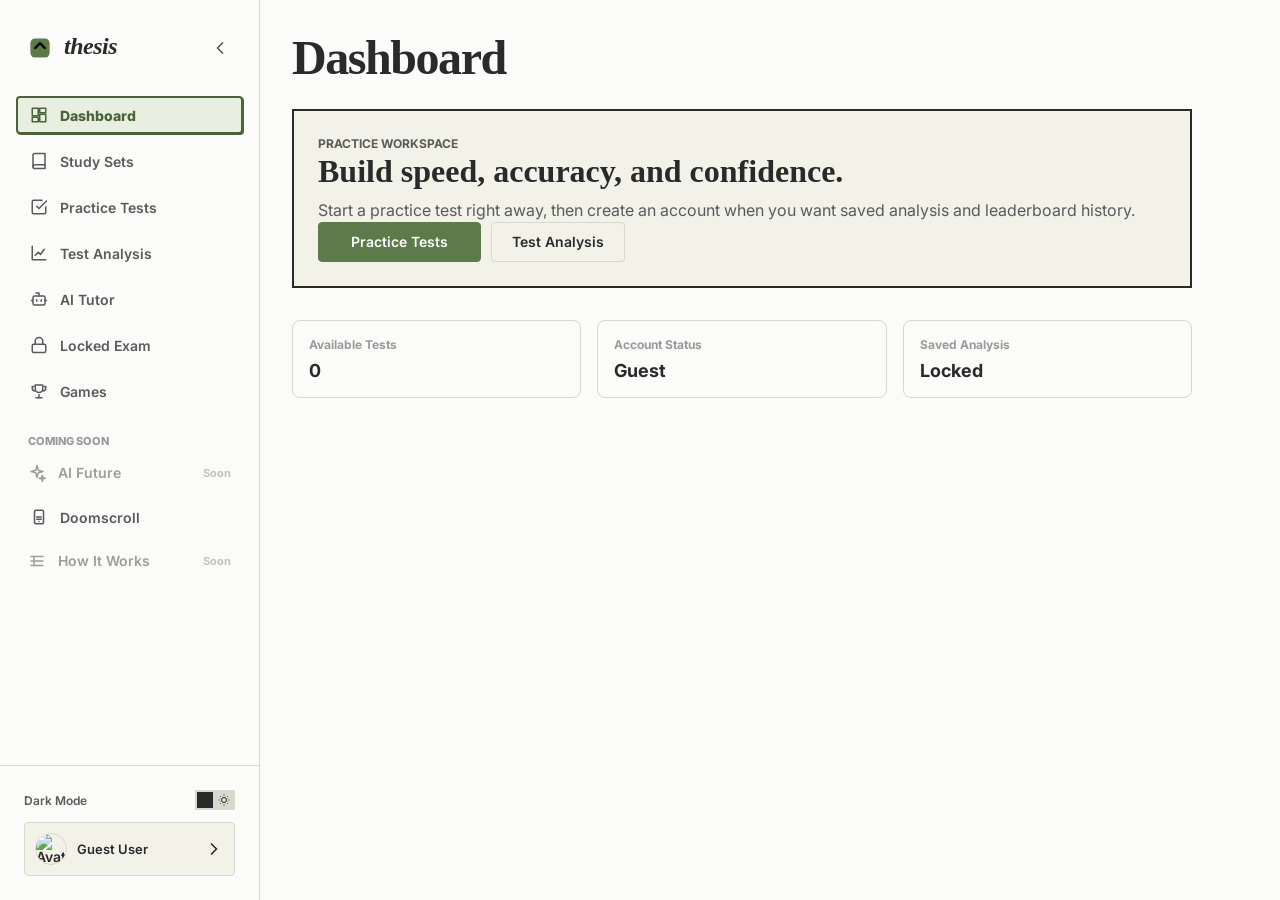
==== commit 556a7e1b: "hi gang" ====
--- a/dashboard/index.html
+++ b/dashboard/index.html
@@ -106,16 +106,25 @@
            </svg>
            <span>AI Tutor</span>
          </a>
+        <a href="#" class="nav-item" data-view="exam-view">
+          <svg class="nav-icon" viewBox="0 0 24 24" aria-hidden="true">
+            <rect x="3" y="11" width="18" height="11" rx="2" />
+            <path d="M7 11V7a5 5 0 0 1 10 0v4" />
+          </svg>
+          <span>Locked Exam</span>
+        </a>
+        <a href="#" class="nav-item" data-view="games-view">
+          <svg class="nav-icon" viewBox="0 0 24 24" aria-hidden="true">
+            <path d="M8 21h8" />
+            <path d="M12 17v4" />
+            <path d="M7 4h10v5a5 5 0 0 1-10 0V4z" />
+            <path d="M5 6H3v2a4 4 0 0 0 4 4" />
+            <path d="M19 6h2v2a4 4 0 0 1-4 4" />
+          </svg>
+          <span>Games</span>
+        </a>
         <div class="nav-section-label">Coming Soon</div>
-          <a href="#" class="nav-item" data-view="exam-view">
-            <svg class="nav-icon" viewBox="0 0 24 24" aria-hidden="true">
-              <rect x="3" y="11" width="18" height="11" rx="2" />
-              <path d="M7 11V7a5 5 0 0 1 10 0v4" />
-            </svg>
-            <span>Locked Exam</span>
-          </a>
-          <button
-
+        <button
           type="button"
           class="nav-item nav-disabled"
           disabled
@@ -132,25 +141,15 @@
           <span>AI Future</span>
           <small>Soon</small>
         </button>
-          <a href="#" class="nav-item" data-view="doomscroll-view">
-            <svg class="nav-icon" viewBox="0 0 24 24" aria-hidden="true">
-              <rect x="6" y="3" width="12" height="18" rx="2" />
-              <path d="M12 18h.01" />
-              <path d="M9 12h6" />
-              <path d="M9 15h6" />
-            </svg>
-            <span>Doomscroll</span>
-          </a>
-          <a href="#" class="nav-item" data-view="games-view">
-            <svg class="nav-icon" viewBox="0 0 24 24" aria-hidden="true">
-              <path d="M8 21h8" />
-              <path d="M12 17v4" />
-              <path d="M7 4h10v5a5 5 0 0 1-10 0V4z" />
-              <path d="M5 6H3v2a4 4 0 0 0 4 4" />
-              <path d="M19 6h2v2a4 4 0 0 1-4 4" />
-            </svg>
-            <span>Games</span>
-          </a>
+        <a href="#" class="nav-item" data-view="doomscroll-view">
+          <svg class="nav-icon" viewBox="0 0 24 24" aria-hidden="true">
+            <rect x="6" y="3" width="12" height="18" rx="2" />
+            <path d="M12 18h.01" />
+            <path d="M9 12h6" />
+            <path d="M9 15h6" />
+          </svg>
+          <span>Doomscroll</span>
+        </a>
         <button
           type="button"
           class="nav-item nav-disabled"
@@ -235,6 +234,15 @@
     </aside>
 
     <main class="main-content">
+      <section id="study-session-view" class="view" style="display: none">
+        <h1 id="session-title">Study Session</h1>
+        <div id="session-progress-container" style="margin-bottom: 20px; background: var(--surface-2); border-radius: 4px; overflow: hidden;">
+            <div id="session-progress-bar" style="height: 8px; background: var(--accent-primary); width: 0%;"></div>
+        </div>
+        <div id="session-progress-text" style="font-size: 14px; text-align: right; margin-bottom: 20px;">0%</div>
+        <div id="session-container"></div>
+      </section>
+
       <section id="dashboard-view" class="view">
         <h1>Dashboard</h1>
         <div class="dashboard-hero">
@@ -557,7 +565,8 @@
      </section>
 
      <section id="doomscroll-view" class="view" style="display: none">
-       <div id="doomscroll-container" style="height: 100vh; width: 100%; position: relative; overflow: hidden; background: black;">
+        <div id="doomscroll-container" style="height: 100vh; width: 100%; position: relative; overflow: hidden; background: #5A5A5A;">
+
          <div class="scroll-demo"></div>
          <div id="topic-selector-overlay" style="position: absolute; top: 0; left: 0; width: 100%; height: 100%; background: rgba(0,0,0,0.9); display: flex; flex-direction: column; align-items: center; justify-content: center; z-index: 100; color: white; padding: 20px; text-align: center;">
            <h2 style="font-size: 32px; margin-bottom: 12px;">Doomscroll Study</h2>
